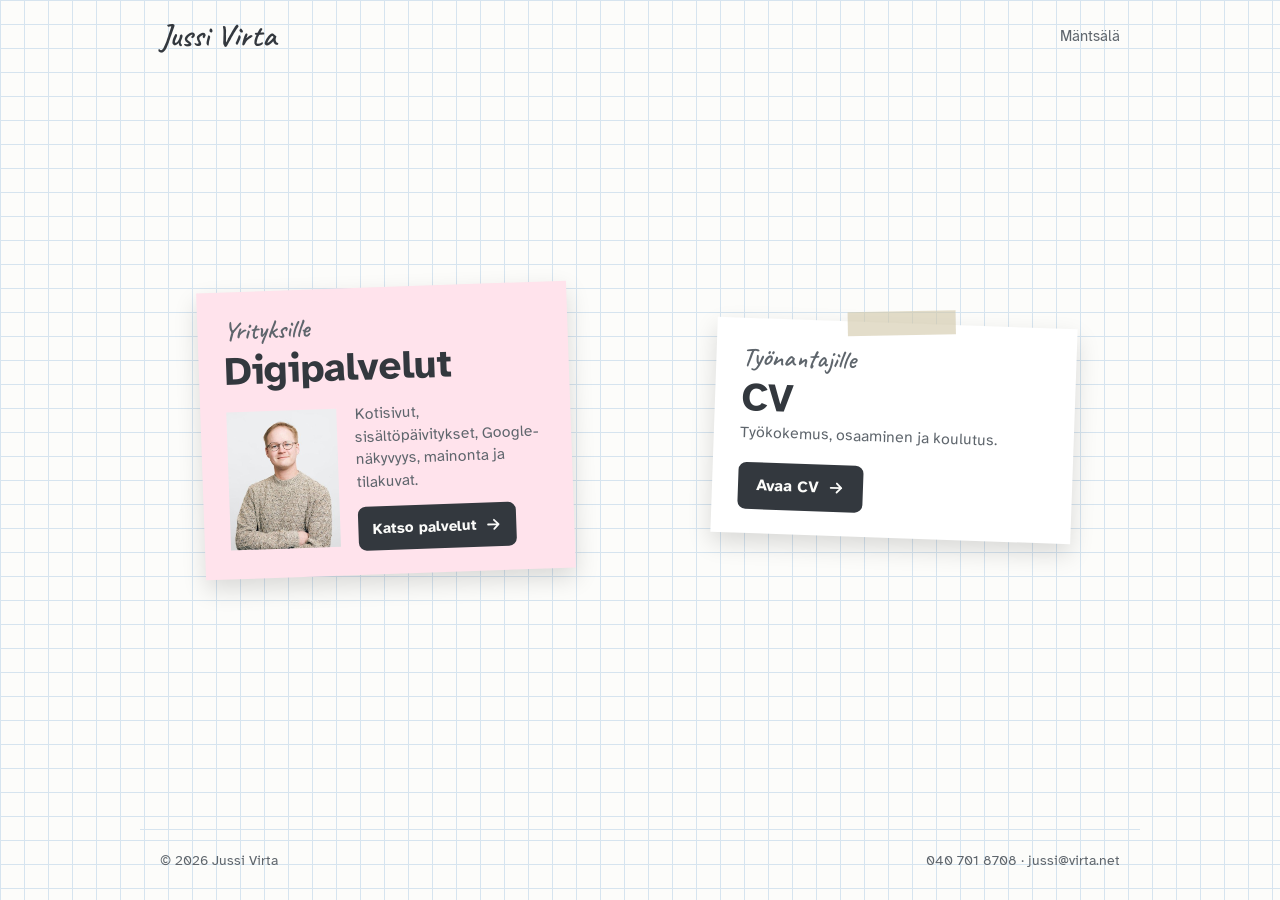
==== index.html @ 812d21fb "Levennä Digipalvelut-kortti 370 pikseliin Co-Authored-By: Claude Opus 5.5 <noreply@anthropic.com> Cl" ====
<!DOCTYPE html>
<html lang="fi">
<head>
  <meta charset="utf-8">
  <meta name="viewport" content="width=device-width, initial-scale=1">
  <meta name="description" content="Jussi Virta: CV ja digipalvelut pienille yrityksille Mäntsälässä ja etänä koko Suomessa.">
  <title>Jussi Virta – digipalvelut yrityksille Mäntsälässä ja CV</title>
  <link rel="canonical" href="https://jussivirta.fi/">
  <link rel="icon" href="data:image/svg+xml,%3Csvg%20xmlns%3D%22http%3A%2F%2Fwww.w3.org%2F2000%2Fsvg%22%20viewBox%3D%220%200%2032%2032%22%3E%3Crect%20width%3D%2232%22%20height%3D%2232%22%20rx%3D%226%22%20fill%3D%22%23FFE3EC%22%2F%3E%3Ctext%20x%3D%2216%22%20y%3D%2223%22%20text-anchor%3D%22middle%22%20font-family%3D%22Georgia%2Cserif%22%20font-size%3D%2220%22%20font-weight%3D%22700%22%20fill%3D%22%23C8372F%22%3EJ%3C%2Ftext%3E%3C%2Fsvg%3E">
  <link rel="preload" href="/fontit/atkinson-hyperlegible-latin-700-normal.woff2" as="font" type="font/woff2" crossorigin>
  <link rel="preload" href="/fontit/caveat-latin-600-normal.woff2" as="font" type="font/woff2" crossorigin>
  <style>
@font-face{font-family:"Atkinson Hyperlegible";font-weight:400;font-display:swap;src:url(/fontit/atkinson-hyperlegible-latin-400-normal.woff2) format("woff2")}
@font-face{font-family:"Atkinson Hyperlegible";font-weight:700;font-display:swap;src:url(/fontit/atkinson-hyperlegible-latin-700-normal.woff2) format("woff2")}
@font-face{font-family:Caveat;font-weight:600;font-display:swap;src:url(/fontit/caveat-latin-600-normal.woff2) format("woff2")}
/* Ruutuvihkon sivu, jolla kaksi valintaa: Digipalvelut on muistilappu ja CV teipattu valokuva. Sama ilme kuin /digipalvelut-sivulla. */
:root{
  --pap:#FCFCFA; --grid:#D6E4EF; --pen:#33383E; --soft:#5E656C; --red:#C8372F; --note:#FFE3EC; --hl:#A8E6C8; --card:#FFFFFF; --tape:rgba(210,200,170,.62);
  --text:"Atkinson Hyperlegible",Verdana,system-ui,-apple-system,"Segoe UI",sans-serif;
  --hand:Caveat,"Segoe Print","Bradley Hand",cursive;
  color-scheme:light;
}
*{box-sizing:border-box}
[hidden]{display:none!important}
.vh{position:absolute;width:1px;height:1px;overflow:hidden;clip:rect(0 0 0 0);white-space:nowrap}
body{margin:0;background:var(--pap);color:var(--pen);font-family:var(--text);font-size:17px;line-height:1.6}
.sq{background-color:var(--pap);background-image:linear-gradient(var(--grid) 1px,transparent 1px),linear-gradient(90deg,var(--grid) 1px,transparent 1px);background-size:24px 24px}
.hand{font-family:var(--hand);font-weight:600}
.wrap{max-width:1000px;margin:0 auto;padding-left:max(20px,env(safe-area-inset-left,0px));padding-right:max(20px,env(safe-area-inset-right,0px))}
a:focus-visible,button:focus-visible{outline:3px solid var(--red);outline-offset:4px;border-radius:4px}

.page{min-height:100vh;min-height:100dvh;display:flex;flex-direction:column}
header .wrap{display:flex;align-items:center;justify-content:space-between;height:72px}
.logo{font-size:32px;line-height:1}
header small{color:var(--soft);font-size:15px}
main{flex:1;display:flex;align-items:center}
main .wrap{width:100%;padding-block:32px 72px}

.pick{display:grid;grid-template-columns:1fr 1fr;gap:56px;align-items:center}
.pick>a{min-width:0}
.choice{display:block;text-decoration:none;color:inherit;position:relative;transition:transform .2s ease,box-shadow .2s ease}
.choice .go{display:inline-flex;align-items:center;gap:8px;margin-top:18px;background:var(--pen);color:var(--pap);font-weight:700;font-size:16px;padding:11px 18px;border-radius:8px}
.choice .go svg{transition:transform .2s ease}
.choice:hover .go svg,.choice:focus-visible .go svg{transform:translateX(4px)}
.choice .url{display:block;margin-top:10px;font-size:14px;color:var(--soft)}

.cv{background:var(--card);padding:26px 26px 24px;box-shadow:0 10px 24px rgba(0,0,0,.14);transform:rotate(2deg);max-width:360px;justify-self:center;width:100%;order:2}
.cv::before{content:"";position:absolute;top:-12px;left:36%;width:30%;height:24px;background:var(--tape);transform:rotate(-3deg)}
.ph{display:grid;grid-template-columns:110px 1fr;gap:18px;align-items:center;margin-top:12px}
.ph>div{min-width:0}
.ph .go{margin-top:14px;font-size:15px;padding:10px 14px;white-space:nowrap}
.ph img{display:block;width:100%;height:auto;max-width:100%;aspect-ratio:4/5;object-fit:cover;object-position:50% 20%}
.cv .tag{font-size:26px;line-height:1;color:var(--soft)}
.cv b{display:block;font-size:40px;line-height:48px;letter-spacing:-.01em}
.cv p{margin:0;font-size:15.5px;color:var(--soft);line-height:1.45}
.cv:hover{transform:rotate(1deg) translateY(-3px);box-shadow:0 14px 30px rgba(0,0,0,.16)}

.dp{background:var(--note);padding:26px 26px 24px;box-shadow:0 10px 24px rgba(0,0,0,.14);transform:rotate(-2deg);max-width:370px;justify-self:center;width:100%;order:1}
.dp .tag{font-size:26px;line-height:1;color:var(--soft)}
.dp b{display:block;font-size:40px;line-height:48px;letter-spacing:-.01em}
.dp p{margin:0;font-size:15.5px;color:var(--soft);line-height:1.45}
.dp .price{font-size:30px;line-height:1;color:var(--red);margin-top:10px}
.dp:hover{transform:rotate(-1deg) translateY(-3px);box-shadow:0 14px 30px rgba(0,0,0,.16)}

footer .wrap{display:flex;justify-content:space-between;flex-wrap:wrap;gap:8px 16px;padding-block:20px 28px;color:var(--soft);font-size:14px;border-top:1px solid var(--grid)}
footer a{color:inherit}

@media (max-width:760px){
      .pick{grid-template-columns:1fr;gap:44px}
  .cv,.dp{justify-self:start;max-width:340px}
  .dp{max-width:370px}
}
@media (max-width:380px){.ph{grid-template-columns:90px 1fr}.cv b,.dp b{font-size:34px;line-height:40px}}
@media (prefers-reduced-motion:reduce){.choice,.choice .go svg{transition:none}}
</style>
</head>
<body>
<div class="page sq">
  <header><div class="wrap">
    <span class="logo hand">Jussi Virta</span>
    <small>Mäntsälä</small>
  </div></header>

  <main><div class="wrap">
    <h1 class="vh">Jussi Virta: CV ja digipalvelut</h1>

    <div class="pick">
      <a class="choice cv" href="/CV/">
        <span class="tag hand">Työnantajille</span>
        <b>CV</b>
        <p>Työkokemus, osaaminen ja koulutus.</p>
        <span class="go">Avaa CV <svg width="18" height="18" viewBox="0 0 24 24" fill="none" stroke="currentColor" stroke-width="2.4" stroke-linecap="round" stroke-linejoin="round" aria-hidden="true"><path d="M5 12h14M13 6l6 6-6 6"/></svg></span>
      </a>

      <a class="choice dp" href="/digipalvelut/">
        <span class="tag hand">Yrityksille</span>
        <b>Digipalvelut</b>
        <div class="ph">
          <img src="/assets/jussi-portaali.jpg" width="400" height="560" alt="Jussi Virta">
          <div>
            <p>Kotisivut, sisältöpäivitykset, Google-näkyvyys, mainonta ja tilakuvat.</p>
            <span class="go">Katso palvelut <svg width="18" height="18" viewBox="0 0 24 24" fill="none" stroke="currentColor" stroke-width="2.4" stroke-linecap="round" stroke-linejoin="round" aria-hidden="true"><path d="M5 12h14M13 6l6 6-6 6"/></svg></span>
          </div>
        </div>
      </a>
    </div>
  </div></main>

  <footer><div class="wrap">
    <span>© 2026 Jussi Virta</span>
    <span>040 701 8708 · jussi@virta.net</span>
  </div></footer>
</div>
</body>
</html>
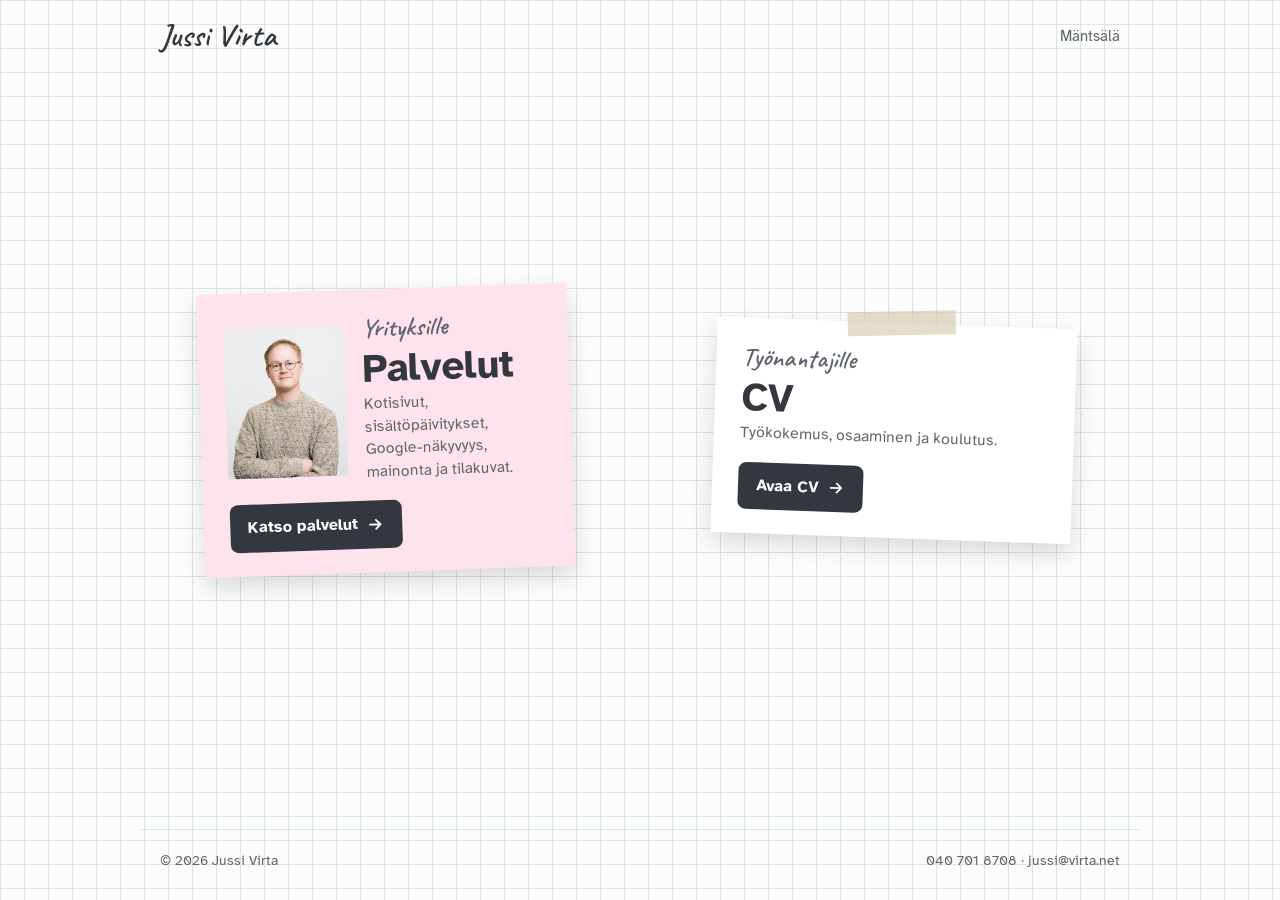
==== commit dbb4e68a: "Asettele Palvelut-kortti kuten nykyinen CV-kortti Co-Authored-By: Claude Opus 5.5 <noreply@anthropic" ====
--- a/index.html
+++ b/index.html
@@ -46,9 +46,8 @@
 
 .cv{background:var(--card);padding:26px 26px 24px;box-shadow:0 10px 24px rgba(0,0,0,.14);transform:rotate(2deg);max-width:360px;justify-self:center;width:100%;order:2}
 .cv::before{content:"";position:absolute;top:-12px;left:36%;width:30%;height:24px;background:var(--tape);transform:rotate(-3deg)}
-.ph{display:grid;grid-template-columns:110px 1fr;gap:18px;align-items:center;margin-top:12px}
+.ph{display:grid;grid-template-columns:120px 1fr;gap:18px;align-items:center}
 .ph>div{min-width:0}
-.ph .go{margin-top:14px;font-size:15px;padding:10px 14px;white-space:nowrap}
 .ph img{display:block;width:100%;height:auto;max-width:100%;aspect-ratio:4/5;object-fit:cover;object-position:50% 20%}
 .cv .tag{font-size:26px;line-height:1;color:var(--soft)}
 .cv b{display:block;font-size:40px;line-height:48px;letter-spacing:-.01em}
@@ -70,7 +69,7 @@
   .cv,.dp{justify-self:start;max-width:340px}
   .dp{max-width:370px}
 }
-@media (max-width:380px){.ph{grid-template-columns:90px 1fr}.cv b,.dp b{font-size:34px;line-height:40px}}
+@media (max-width:380px){.ph{grid-template-columns:96px 1fr}.cv b,.dp b{font-size:34px;line-height:40px}}
 @media (prefers-reduced-motion:reduce){.choice,.choice .go svg{transition:none}}
 </style>
 </head>
@@ -93,15 +92,15 @@
       </a>
 
       <a class="choice dp" href="/digipalvelut/">
-        <span class="tag hand">Yrityksille</span>
-        <b>Digipalvelut</b>
         <div class="ph">
           <img src="/assets/jussi-portaali.jpg" width="400" height="560" alt="Jussi Virta">
           <div>
+            <span class="tag hand">Yrityksille</span>
+            <b>Palvelut</b>
             <p>Kotisivut, sisältöpäivitykset, Google-näkyvyys, mainonta ja tilakuvat.</p>
-            <span class="go">Katso palvelut <svg width="18" height="18" viewBox="0 0 24 24" fill="none" stroke="currentColor" stroke-width="2.4" stroke-linecap="round" stroke-linejoin="round" aria-hidden="true"><path d="M5 12h14M13 6l6 6-6 6"/></svg></span>
           </div>
         </div>
+        <span class="go">Katso palvelut <svg width="18" height="18" viewBox="0 0 24 24" fill="none" stroke="currentColor" stroke-width="2.4" stroke-linecap="round" stroke-linejoin="round" aria-hidden="true"><path d="M5 12h14M13 6l6 6-6 6"/></svg></span>
       </a>
     </div>
   </div></main>
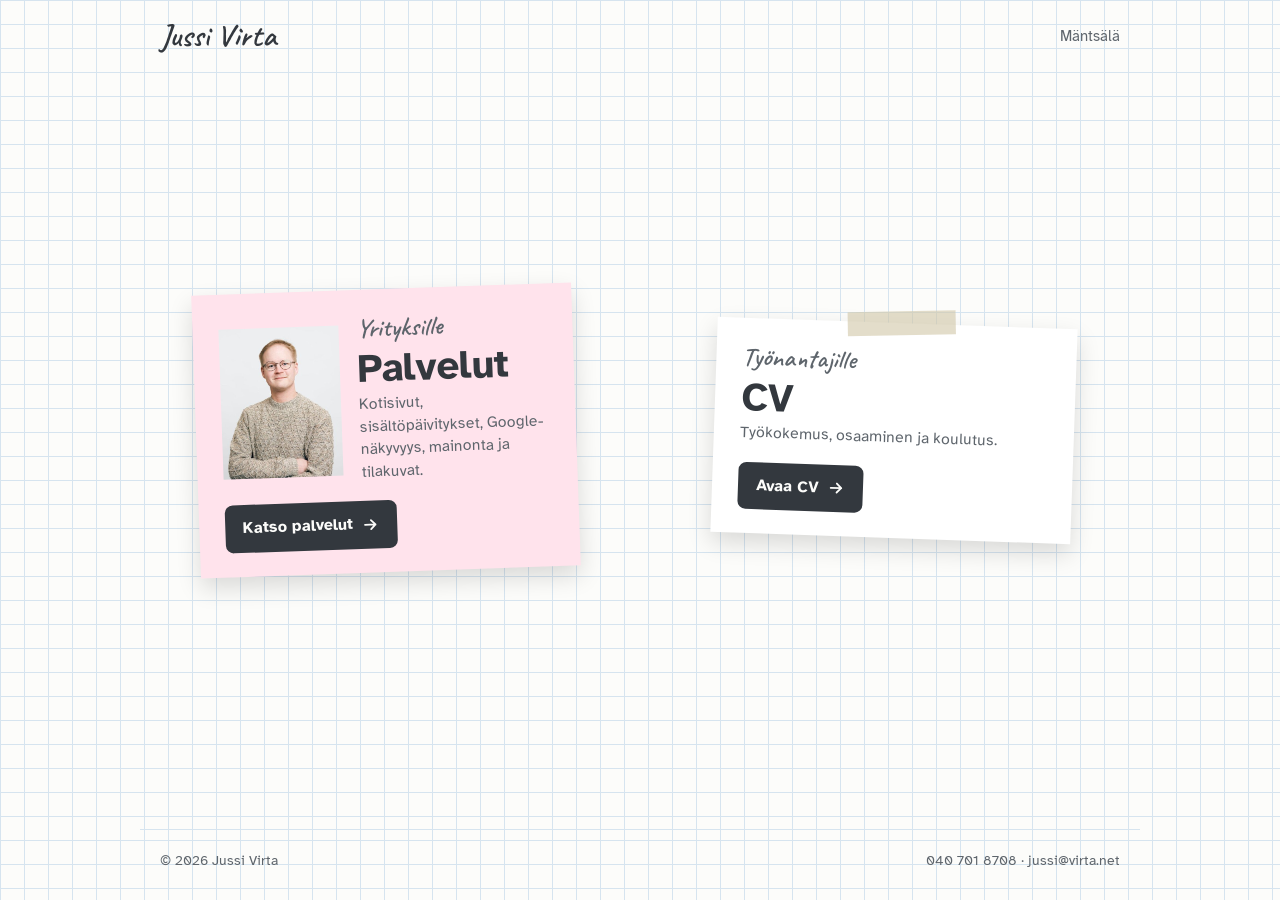
==== commit c41ac7b4: "Levennä Palvelut-kortti 380 pikseliin Co-Authored-By: Claude Opus 5.5 <noreply@anthropic.com> Claude" ====
--- a/index.html
+++ b/index.html
@@ -54,7 +54,7 @@
 .cv p{margin:0;font-size:15.5px;color:var(--soft);line-height:1.45}
 .cv:hover{transform:rotate(1deg) translateY(-3px);box-shadow:0 14px 30px rgba(0,0,0,.16)}
 
-.dp{background:var(--note);padding:26px 26px 24px;box-shadow:0 10px 24px rgba(0,0,0,.14);transform:rotate(-2deg);max-width:370px;justify-self:center;width:100%;order:1}
+.dp{background:var(--note);padding:26px 26px 24px;box-shadow:0 10px 24px rgba(0,0,0,.14);transform:rotate(-2deg);max-width:380px;justify-self:center;width:100%;order:1}
 .dp .tag{font-size:26px;line-height:1;color:var(--soft)}
 .dp b{display:block;font-size:40px;line-height:48px;letter-spacing:-.01em}
 .dp p{margin:0;font-size:15.5px;color:var(--soft);line-height:1.45}
@@ -67,7 +67,7 @@
 @media (max-width:760px){
       .pick{grid-template-columns:1fr;gap:44px}
   .cv,.dp{justify-self:start;max-width:340px}
-  .dp{max-width:370px}
+  .dp{max-width:380px}
 }
 @media (max-width:380px){.ph{grid-template-columns:96px 1fr}.cv b,.dp b{font-size:34px;line-height:40px}}
 @media (prefers-reduced-motion:reduce){.choice,.choice .go svg{transition:none}}
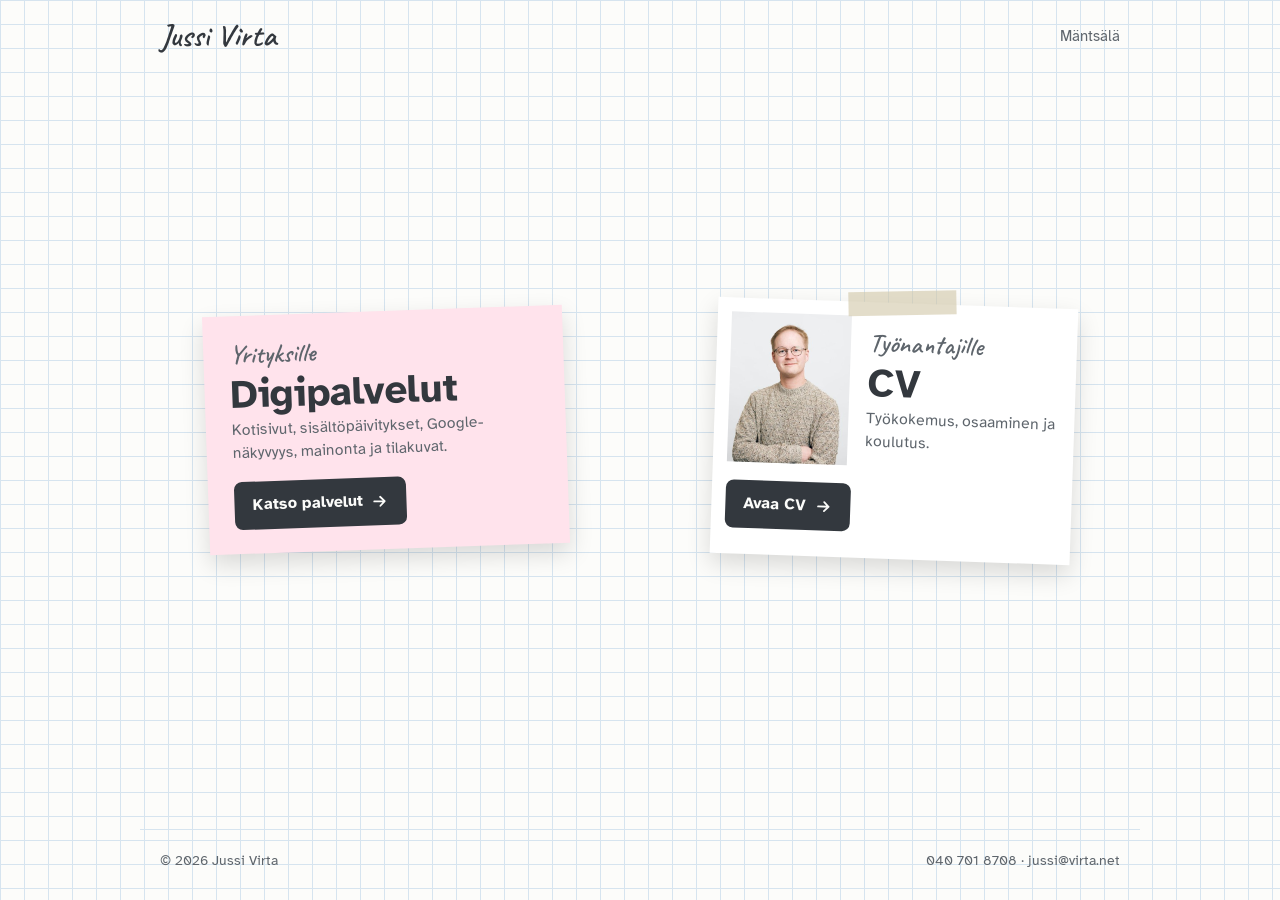
==== commit b745cfd5: "Lisää etusivulle salaperäinen piirtäjä (vaihe 1) Hetken kuluttua sivun avaamisesta punainen kynä pii" ====
--- a/index.html
+++ b/index.html
@@ -44,17 +44,16 @@
 .choice:hover .go svg,.choice:focus-visible .go svg{transform:translateX(4px)}
 .choice .url{display:block;margin-top:10px;font-size:14px;color:var(--soft)}
 
-.cv{background:var(--card);padding:26px 26px 24px;box-shadow:0 10px 24px rgba(0,0,0,.14);transform:rotate(2deg);max-width:360px;justify-self:center;width:100%;order:2}
+.cv{background:var(--card);padding:14px 14px 26px;box-shadow:0 10px 24px rgba(0,0,0,.14);transform:rotate(2deg);max-width:360px;justify-self:center;width:100%;order:2}
 .cv::before{content:"";position:absolute;top:-12px;left:36%;width:30%;height:24px;background:var(--tape);transform:rotate(-3deg)}
-.ph{display:grid;grid-template-columns:120px 1fr;gap:18px;align-items:center}
-.ph>div{min-width:0}
-.ph img{display:block;width:100%;height:auto;max-width:100%;aspect-ratio:4/5;object-fit:cover;object-position:50% 20%}
+.cv .ph{display:grid;grid-template-columns:120px 1fr;gap:18px;align-items:center}
+.cv img{display:block;width:100%;height:auto;max-width:100%;aspect-ratio:4/5;object-fit:cover;object-position:50% 20%}
 .cv .tag{font-size:26px;line-height:1;color:var(--soft)}
 .cv b{display:block;font-size:40px;line-height:48px;letter-spacing:-.01em}
 .cv p{margin:0;font-size:15.5px;color:var(--soft);line-height:1.45}
 .cv:hover{transform:rotate(1deg) translateY(-3px);box-shadow:0 14px 30px rgba(0,0,0,.16)}
 
-.dp{background:var(--note);padding:26px 26px 24px;box-shadow:0 10px 24px rgba(0,0,0,.14);transform:rotate(-2deg);max-width:380px;justify-self:center;width:100%;order:1}
+.dp{background:var(--note);padding:26px 26px 24px;box-shadow:0 10px 24px rgba(0,0,0,.14);transform:rotate(-2deg);max-width:360px;justify-self:center;width:100%;order:1}
 .dp .tag{font-size:26px;line-height:1;color:var(--soft)}
 .dp b{display:block;font-size:40px;line-height:48px;letter-spacing:-.01em}
 .dp p{margin:0;font-size:15.5px;color:var(--soft);line-height:1.45}
@@ -67,10 +66,18 @@
 @media (max-width:760px){
       .pick{grid-template-columns:1fr;gap:44px}
   .cv,.dp{justify-self:start;max-width:340px}
-  .dp{max-width:380px}
 }
-@media (max-width:380px){.ph{grid-template-columns:96px 1fr}.cv b,.dp b{font-size:34px;line-height:40px}}
+@media (max-width:380px){.cv .ph{grid-template-columns:96px 1fr}.cv b,.dp b{font-size:34px;line-height:40px}}
 @media (prefers-reduced-motion:reduce){.choice,.choice .go svg{transition:none}}
+
+/* Salaperäinen piirtäjä (/doodle/doodle.js): piirrokset ruutupaperin päällä mutta sisällön alla. */
+#doodles{position:fixed;inset:0;width:100%;height:100%;z-index:0;pointer-events:none;overflow:hidden}
+#doodles .piirros{fill:none;stroke:var(--red);stroke-opacity:.85;stroke-linecap:round;stroke-linejoin:round;transition:opacity .6s ease}
+#doodles .piirros.pois{opacity:0}
+#doodles .kyna{opacity:0;transition:opacity .4s ease}
+#doodles .kyna.nakyy{opacity:1}
+header,main,footer{position:relative;z-index:1}
+@media print{#doodles{display:none}}
 </style>
 </head>
 <body>
@@ -85,21 +92,21 @@
 
     <div class="pick">
       <a class="choice cv" href="/CV/">
-        <span class="tag hand">Työnantajille</span>
-        <b>CV</b>
-        <p>Työkokemus, osaaminen ja koulutus.</p>
+        <div class="ph">
+          <img src="/assets/jussi-portaali.jpg" width="400" height="560" alt="Jussi Virta">
+          <div>
+            <span class="tag hand">Työnantajille</span>
+            <b>CV</b>
+            <p>Työkokemus, osaaminen ja koulutus.</p>
+          </div>
+        </div>
         <span class="go">Avaa CV <svg width="18" height="18" viewBox="0 0 24 24" fill="none" stroke="currentColor" stroke-width="2.4" stroke-linecap="round" stroke-linejoin="round" aria-hidden="true"><path d="M5 12h14M13 6l6 6-6 6"/></svg></span>
       </a>
 
       <a class="choice dp" href="/digipalvelut/">
-        <div class="ph">
-          <img src="/assets/jussi-portaali.jpg" width="400" height="560" alt="Jussi Virta">
-          <div>
-            <span class="tag hand">Yrityksille</span>
-            <b>Palvelut</b>
-            <p>Kotisivut, sisältöpäivitykset, Google-näkyvyys, mainonta ja tilakuvat.</p>
-          </div>
-        </div>
+        <span class="tag hand">Yrityksille</span>
+        <b>Digipalvelut</b>
+        <p>Kotisivut, sisältöpäivitykset, Google-näkyvyys, mainonta ja tilakuvat.</p>
         <span class="go">Katso palvelut <svg width="18" height="18" viewBox="0 0 24 24" fill="none" stroke="currentColor" stroke-width="2.4" stroke-linecap="round" stroke-linejoin="round" aria-hidden="true"><path d="M5 12h14M13 6l6 6-6 6"/></svg></span>
       </a>
     </div>
@@ -110,5 +117,6 @@
     <span>040 701 8708 · jussi@virta.net</span>
   </div></footer>
 </div>
+<script type="module" src="/doodle/doodle.js"></script>
 </body>
 </html>
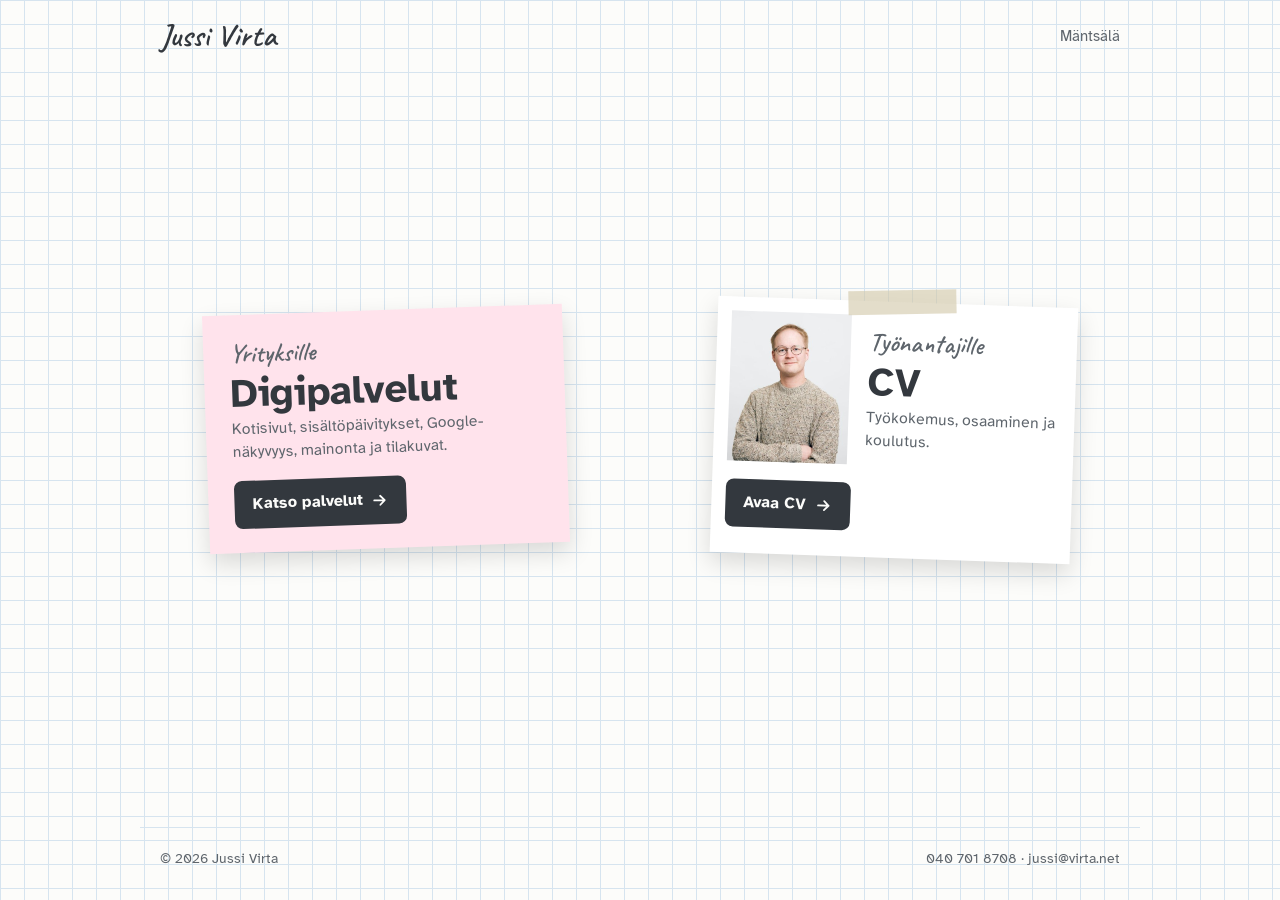
==== commit 01115f96: "Piirtäjä vaihe 2: kävijä voi piirtää itse Kävijä piirtää hiirellä sinisellä kuulakärjellä kaikkialle" ====
--- a/index.html
+++ b/index.html
@@ -72,11 +72,22 @@
 
 /* Salaperäinen piirtäjä (/doodle/doodle.js): piirrokset ruutupaperin päällä mutta sisällön alla. */
 #doodles{position:fixed;inset:0;width:100%;height:100%;z-index:0;pointer-events:none;overflow:hidden}
-#doodles .piirros{fill:none;stroke:var(--red);stroke-opacity:.85;stroke-linecap:round;stroke-linejoin:round;transition:opacity .6s ease}
+#doodles .piirros{fill:none;stroke:#1B1D20;stroke-opacity:.9;stroke-linecap:round;stroke-linejoin:round;transition:opacity .6s ease}
 #doodles .piirros.pois{opacity:0}
 #doodles .kyna{opacity:0;transition:opacity .4s ease}
 #doodles .kyna.nakyy{opacity:1}
 header,main,footer{position:relative;z-index:1}
+/* Kävijän kynä: sininen kuulakärki, jotta kävijän ja piirtäjän viivat erottuvat. Korttien päällä tavallinen osoitin. */
+#doodles .kavija{fill:none;stroke:#2B4FA0;stroke-width:3;stroke-opacity:.9;stroke-linecap:round;stroke-linejoin:round;transition:opacity .6s ease}
+#doodles .kavija.pois{opacity:0}
+.voi-piirtaa .page{cursor:url(/doodle/kyna.svg) 3 29,crosshair}
+.voi-piirtaa header .wrap>*,.voi-piirtaa footer .wrap>*{cursor:auto}
+.voi-piirtaa .choice,.voi-piirtaa a,.voi-piirtaa button{cursor:pointer}
+.ohjaimet{display:inline-flex;align-items:baseline;gap:14px;opacity:0;visibility:hidden;transition:opacity .6s ease,visibility .6s}
+.ohjaimet.nakyy{opacity:1;visibility:visible}
+.ohjaimet .vihje{font-size:21px;line-height:1;color:var(--pen)}
+.ohjaimet button{background:none;border:0;padding:0;font:inherit;color:var(--soft);text-decoration:underline;text-underline-offset:3px}
+.ohjaimet button:hover{color:var(--pen)}
 @media print{#doodles{display:none}}
 </style>
 </head>
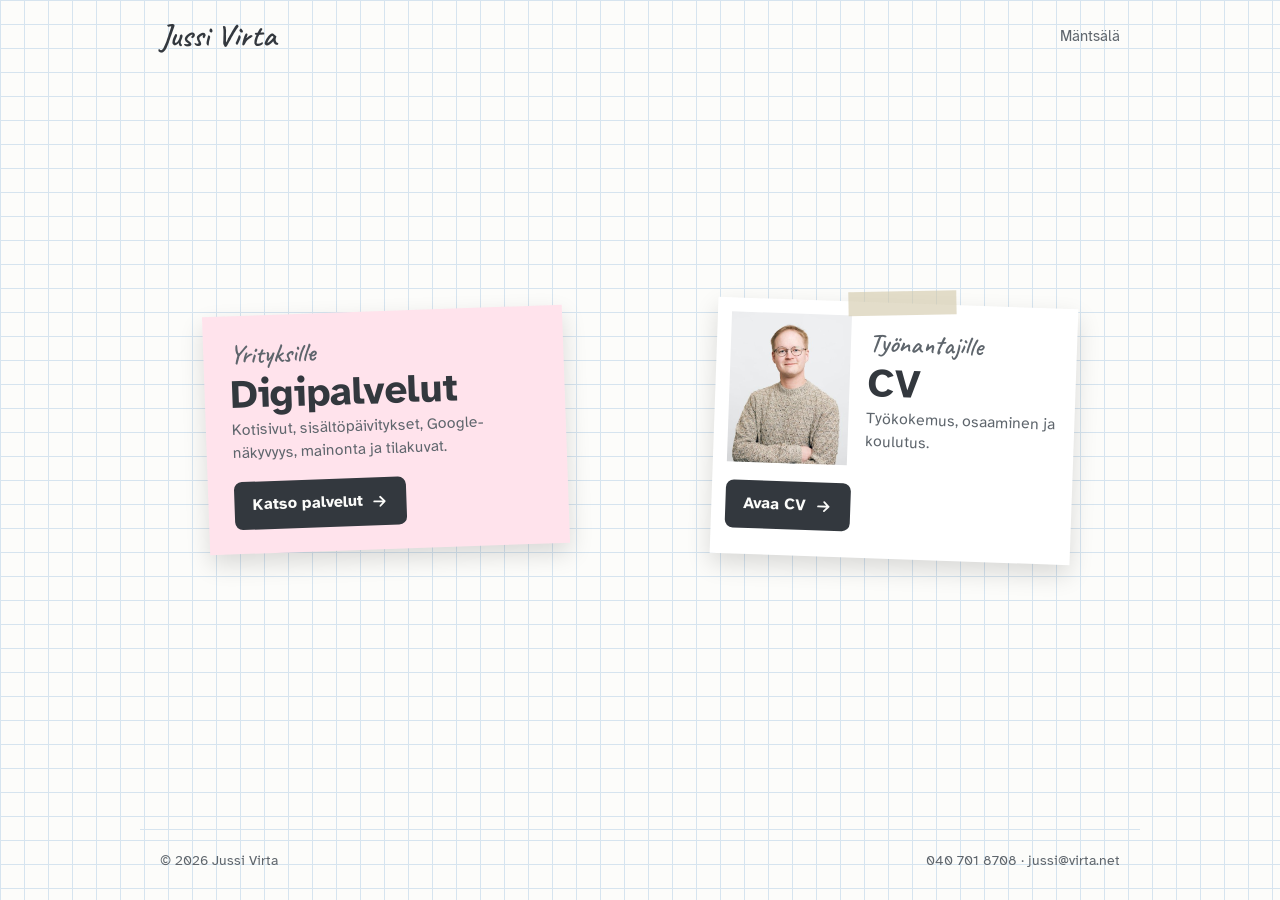
==== commit d1934c63: "Kävijän kynä punaiseksi (sivuston korostusväri) Co-Authored-By: Claude Opus 5.5 <noreply@anthropic.c" ====
--- a/index.html
+++ b/index.html
@@ -77,8 +77,8 @@
 #doodles .kyna{opacity:0;transition:opacity .4s ease}
 #doodles .kyna.nakyy{opacity:1}
 header,main,footer{position:relative;z-index:1}
-/* Kävijän kynä: sininen kuulakärki, jotta kävijän ja piirtäjän viivat erottuvat. Korttien päällä tavallinen osoitin. */
-#doodles .kavija{fill:none;stroke:#2B4FA0;stroke-width:3;stroke-opacity:.9;stroke-linecap:round;stroke-linejoin:round;transition:opacity .6s ease}
+/* Kävijän kynä: punainen kuulakärki, jotta kävijän ja piirtäjän viivat erottuvat. Korttien päällä tavallinen osoitin. */
+#doodles .kavija{fill:none;stroke:var(--red);stroke-width:3;stroke-opacity:.9;stroke-linecap:round;stroke-linejoin:round;transition:opacity .6s ease}
 #doodles .kavija.pois{opacity:0}
 .voi-piirtaa .page{cursor:url(/doodle/kyna.svg) 3 29,crosshair}
 .voi-piirtaa header .wrap>*,.voi-piirtaa footer .wrap>*{cursor:auto}
